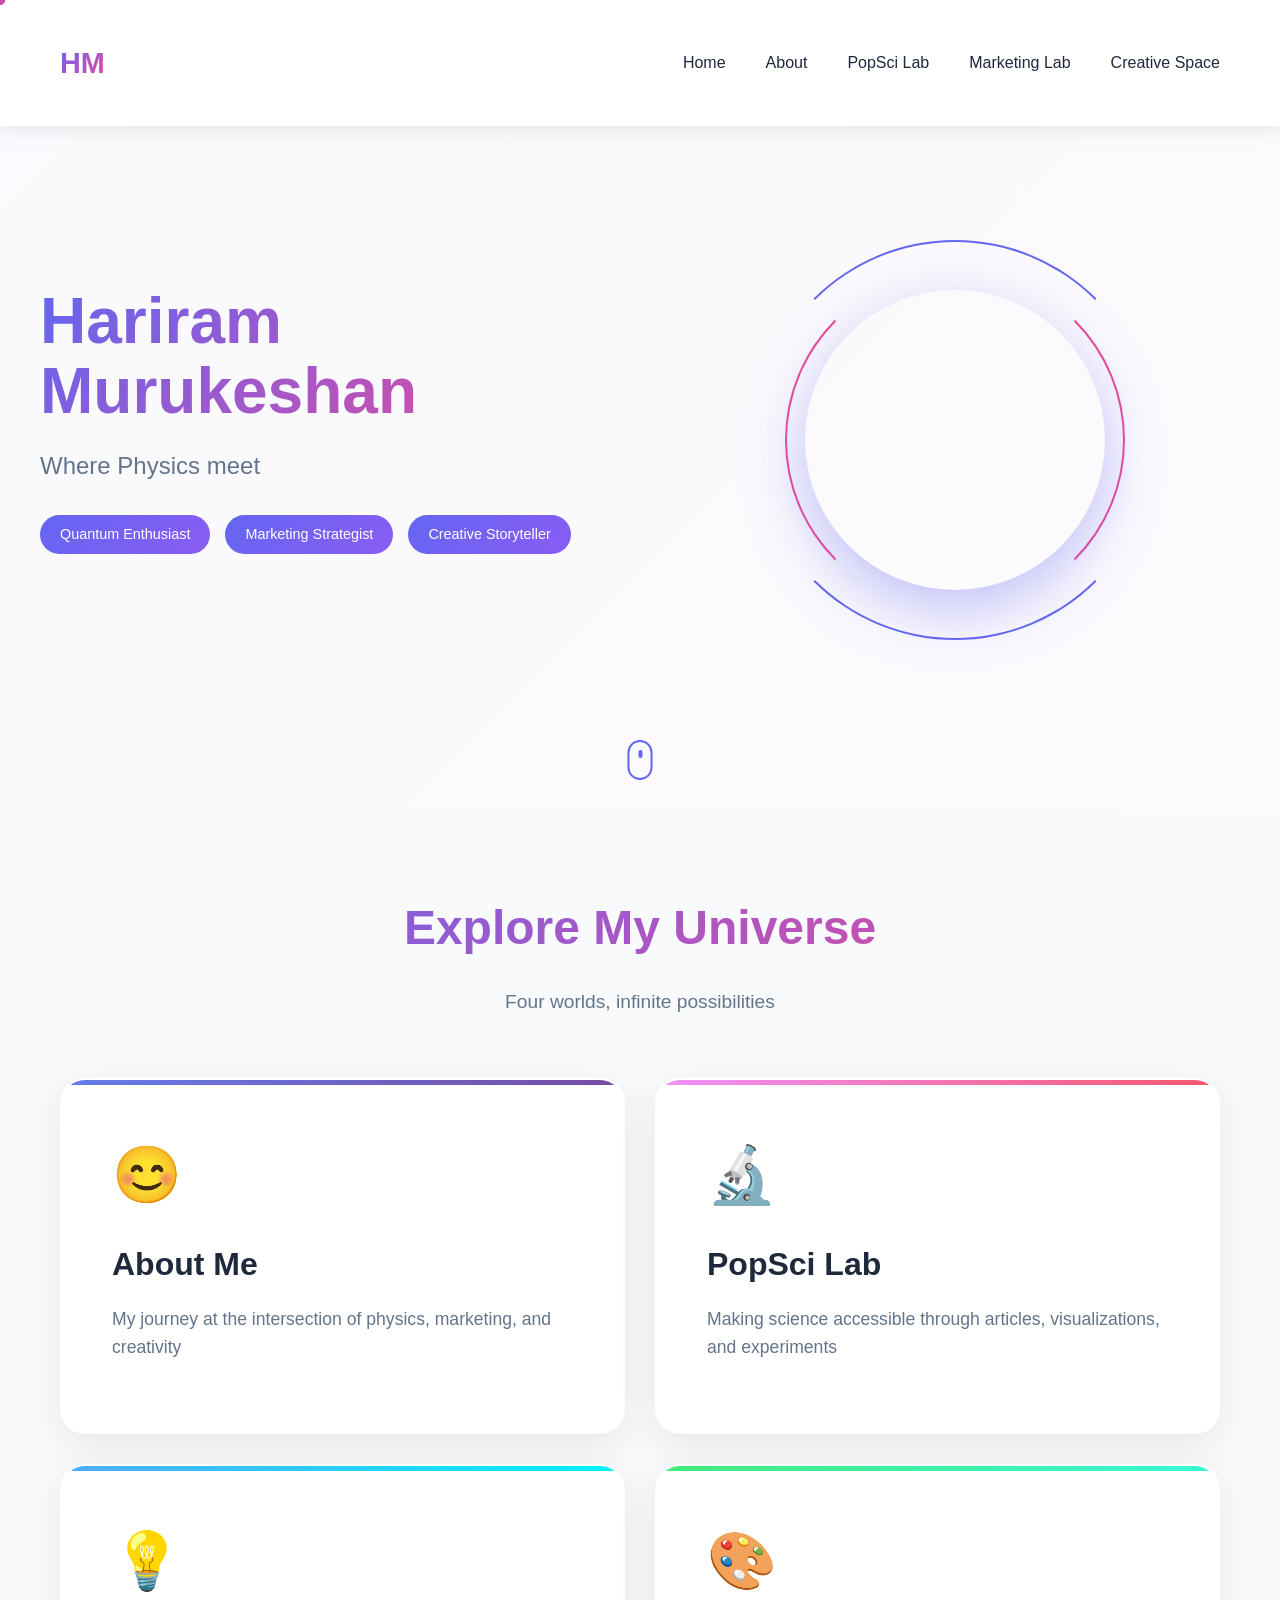
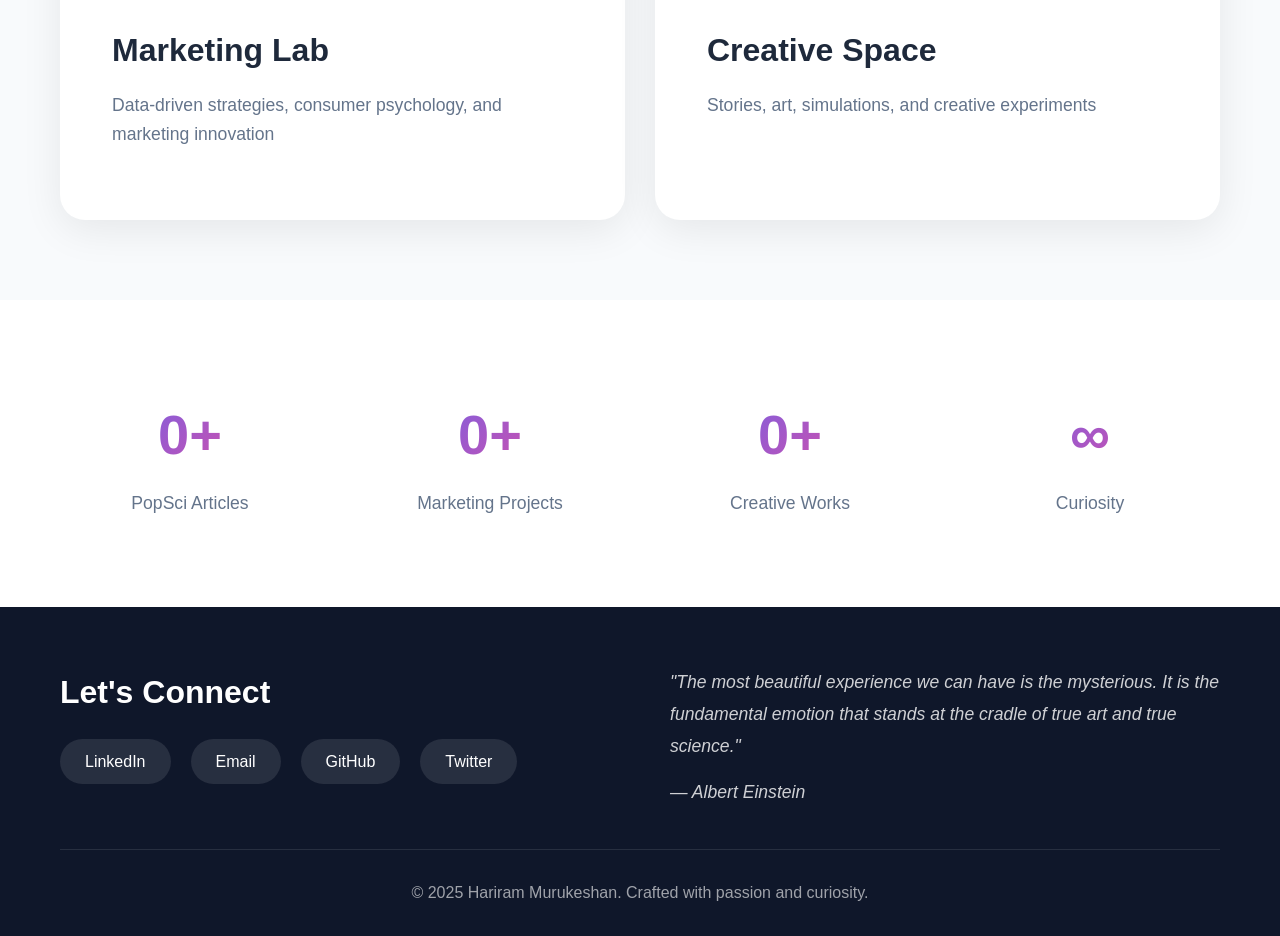
==== index.html @ 691a259a "Add files via upload" ====
<!DOCTYPE html>
<html lang="en">
<head>
    <meta charset="UTF-8">
    <meta name="viewport" content="width=device-width, initial-scale=1.0">
    <title>Hariram Murukeshan - Polymath Portfolio</title>
    <link rel="stylesheet" href="styles.css">
</head>
<body>
    <div class="bg-animation"></div>
    <nav class="navbar">
        <div class="nav-container">
            <div class="logo">HM</div>
            <ul class="nav-menu">
                <li><a href="index.html" class="nav-link">Home</a></li>
                <li><a href="about.html" class="nav-link">About</a></li>
                <li><a href="popsci.html" class="nav-link">PopSci Lab</a></li>
                <li><a href="marketing.html" class="nav-link">Marketing Lab</a></li>
                <li><a href="creative.html" class="nav-link">Creative Space</a></li>
            </ul>
            <div class="hamburger"><span></span><span></span><span></span></div>
        </div>
    </nav>
    <section id="home" class="hero">
        <div class="hero-content">
            <div class="hero-text">
                <h1 class="glitch" data-text="Hariram Murukeshan">Hariram Murukeshan</h1>
                <p class="hero-subtitle">Where Physics meets Marketing and Creativity knows no bounds</p>
                <div class="hero-tags">
                    <span class="tag">Quantum Enthusiast</span>
                    <span class="tag">Marketing Strategist</span>
                    <span class="tag">Creative Storyteller</span>
                </div>
            </div>
            <div class="hero-visual">
                <div class="profile-container">
                    <div class="profile-ring"></div>
                    <div class="profile-ring"></div>
                    <div class="profile-image" style="background-image: url('https://media.licdn.com/dms/image/v2/C5603AQFa1k_qoXdFdg/profile-displayphoto-shrink_800_800/profile-displayphoto-shrink_800_800/0/1635914706596?e=1766620800&v=beta&t=IXJEIdp7cfGC_e7TAGtuhtwd0yhbisQP7slVFPODD8Q')"></div>
                </div>
            </div>
        </div>
        <div class="scroll-indicator"><div class="mouse"></div></div>
    </section>
    <section id="dashboard" class="dashboard-section">
        <div class="container">
            <h2 class="section-title">Explore My Universe</h2>
            <p class="section-subtitle">Four worlds, infinite possibilities</p>
            <div class="dashboard-grid">
                <a href="about.html" class="dashboard-card about-theme">
                    <div class="card-icon">😊</div>
                    <h3>About Me</h3>
                    <p>My journey at the intersection of physics, marketing, and creativity</p>
                    <span class="card-arrow">→</span>
                </a>
                <a href="popsci.html" class="dashboard-card popsci-theme">
                    <div class="card-icon">🔬</div>
                    <h3>PopSci Lab</h3>
                    <p>Making science accessible through articles, visualizations, and experiments</p>
                    <span class="card-arrow">→</span>
                </a>
                <a href="marketing.html" class="dashboard-card marketing-theme">
                    <div class="card-icon">💡</div>
                    <h3>Marketing Lab</h3>
                    <p>Data-driven strategies, consumer psychology, and marketing innovation</p>
                    <span class="card-arrow">→</span>
                </a>
                <a href="creative.html" class="dashboard-card creative-theme">
                    <div class="card-icon">🎨</div>
                    <h3>Creative Space</h3>
                    <p>Stories, art, simulations, and creative experiments</p>
                    <span class="card-arrow">→</span>
                </a>
            </div>
        </div>
    </section>
    <section class="stats-section">
        <div class="container">
            <div class="stats-grid">
                <div class="stat-item"><div class="stat-number">0+</div><div class="stat-label">PopSci Articles</div></div>
                <div class="stat-item"><div class="stat-number">0+</div><div class="stat-label">Marketing Projects</div></div>
                <div class="stat-item"><div class="stat-number">0+</div><div class="stat-label">Creative Works</div></div>
                <div class="stat-item"><div class="stat-number">∞</div><div class="stat-label">Curiosity</div></div>
            </div>
        </div>
    </section>
    <footer class="footer">
        <div class="container">
            <div class="footer-content">
                <div class="footer-left">
                    <h3>Let's Connect</h3>
                    <div class="social-links">
                        <a href="https://www.linkedin.com/in/harirammurukeshan/" target="_blank">LinkedIn</a>
                        <a href="mailto:harirammurukesan@gmail.com">Email</a>
                        <a href="https://github.com/hariraf" target="_blank">GitHub</a>
                        <a href="https://twitter.com/Hariram14121377" target="_blank">Twitter</a>
                    </div>
                </div>
                <div class="footer-right">
                    <p>"The most beautiful experience we can have is the mysterious. It is the fundamental emotion that stands at the cradle of true art and true science."</p>
                    <p class="quote-author">— Albert Einstein</p>
                </div>
            </div>
            <div class="footer-bottom"><p>© 2025 Hariram Murukeshan. Crafted with passion and curiosity.</p></div>
        </div>
    </footer>
    <script src="script.js"></script>
</body>
</html>
---- styles.css ----
/* ========== GLOBAL STYLES ========== */
* {
    margin: 0;
    padding: 0;
    box-sizing: border-box;
}

:root {
    --primary: #6366f1;
    --secondary: #8b5cf6;
    --accent: #ec4899;
    --dark: #0f172a;
    --light: #f8fafc;
    --text: #1e293b;
    --text-light: #64748b;
}

html {
    scroll-behavior: smooth;
}

body {
    font-family: 'Inter', -apple-system, BlinkMacSystemFont, 'Segoe UI', Roboto, sans-serif;
    color: var(--text);
    line-height: 1.6;
    overflow-x: hidden;
}

.container {
    max-width: 1200px;
    margin: 0 auto;
    padding: 0 20px;
}

/* ========== ANIMATED BACKGROUND ========== */
.bg-animation {
    position: fixed;
    top: 0;
    left: 0;
    width: 100%;
    height: 100%;
    background: linear-gradient(135deg, #667eea 0%, #764ba2 50%, #f093fb 100%);
    opacity: 0.03;
    z-index: -1;
    animation: gradientShift 15s ease infinite;
}

@keyframes gradientShift {
    0%, 100% { background-position: 0% 50%; }
    50% { background-position: 100% 50%; }
}

/* ========== NAVIGATION ========== */
.navbar {
    position: fixed;
    top: 0;
    width: 100%;
    background: rgba(255, 255, 255, 0.98);
    backdrop-filter: blur(10px);
    box-shadow: 0 2px 20px rgba(0, 0, 0, 0.1);
    z-index: 1000;
    transition: all 0.3s ease;
}

.nav-container {
    max-width: 1200px;
    margin: 0 auto;
    padding: 20px;
    display: flex;
    justify-content: space-between;
    align-items: center;
}

.logo {
    font-size: 1.8rem;
    font-weight: 800;
    background: linear-gradient(135deg, var(--primary), var(--accent));
    -webkit-background-clip: text;
    -webkit-text-fill-color: transparent;
    background-clip: text;
}

.nav-menu {
    display: flex;
    list-style: none;
    gap: 40px;
}

.nav-link {
    text-decoration: none;
    color: var(--text);
    font-weight: 500;
    position: relative;
    transition: color 0.3s ease;
}

.nav-link::after {
    content: '';
    position: absolute;
    bottom: -5px;
    left: 0;
    width: 0;
    height: 2px;
    background: linear-gradient(90deg, var(--primary), var(--accent));
    transition: width 0.3s ease;
}

.nav-link:hover {
    color: var(--primary);
}

.nav-link:hover::after {
    width: 100%;
}

.hamburger {
    display: none;
    flex-direction: column;
    gap: 5px;
    cursor: pointer;
}

.hamburger span {
    width: 25px;
    height: 3px;
    background: var(--text);
    transition: all 0.3s ease;
}

/* ========== HERO SECTION ========== */
.hero {
    min-height: 90vh;
    display: flex;
    align-items: center;
    justify-content: center;
    padding: 120px 20px 50px;
    position: relative;
}

.hero-content {
    max-width: 1200px;
    display: grid;
    grid-template-columns: 1fr 1fr;
    gap: 60px;
    align-items: center;
}

.hero-text h1 {
    font-size: 4rem;
    font-weight: 900;
    line-height: 1.1;
    margin-bottom: 20px;
    background: linear-gradient(135deg, var(--primary), var(--accent));
    -webkit-background-clip: text;
    -webkit-text-fill-color: transparent;
    background-clip: text;
}

.glitch {
    position: relative;
    animation: glitch 3s infinite;
}

@keyframes glitch {
    0%, 90%, 100% { transform: translate(0); }
    92% { transform: translate(-2px, 2px); }
    94% { transform: translate(2px, -2px); }
}

.hero-subtitle {
    font-size: 1.5rem;
    color: var(--text-light);
    margin-bottom: 30px;
}

.hero-tags {
    display: flex;
    gap: 15px;
    margin-bottom: 40px;
    flex-wrap: wrap;
}

.tag {
    padding: 8px 20px;
    background: linear-gradient(135deg, var(--primary), var(--secondary));
    color: white;
    border-radius: 25px;
    font-size: 0.9rem;
    font-weight: 500;
}



/* Profile Visual */
.hero-visual {
    display: flex;
    justify-content: center;
    align-items: center;
}

.profile-container {
    position: relative;
    width: 400px;
    height: 400px;
}

.profile-ring {
    position: absolute;
    top: 50%;
    left: 50%;
    transform: translate(-50%, -50%);
    border: 2px solid;
    border-radius: 50%;
    animation: rotate 20s linear infinite;
}

.profile-ring:nth-child(1) {
    width: 100%;
    height: 100%;
    border-color: var(--primary) transparent var(--primary) transparent;
}

.profile-ring:nth-child(2) {
    width: 85%;
    height: 85%;
    border-color: transparent var(--accent) transparent var(--accent);
    animation-direction: reverse;
    animation-duration: 15s;
}

@keyframes rotate {
    from { transform: translate(-50%, -50%) rotate(0deg); }
    to { transform: translate(-50%, -50%) rotate(360deg); }
}

.profile-image {
    position: absolute;
    top: 50%;
    left: 50%;
    transform: translate(-50%, -50%);
    width: 300px;
    height: 300px;
    border-radius: 50%;
    background: linear-gradient(135deg, var(--primary), var(--accent));
    background-image: url('https://via.placeholder.com/300x300/6366f1/ffffff?text=Your+Photo');
    background-size: cover;
    background-position: center;
    box-shadow: 0 20px 60px rgba(99, 102, 241, 0.4);
}

.scroll-indicator {
    position: absolute;
    bottom: 30px;
    left: 50%;
    transform: translateX(-50%);
}

.mouse {
    width: 25px;
    height: 40px;
    border: 2px solid var(--primary);
    border-radius: 15px;
    position: relative;
}

.mouse::before {
    content: '';
    position: absolute;
    top: 8px;
    left: 50%;
    transform: translateX(-50%);
    width: 4px;
    height: 8px;
    background: var(--primary);
    border-radius: 2px;
    animation: scroll 2s infinite;
}

@keyframes scroll {
    0%, 100% { opacity: 1; transform: translateX(-50%) translateY(0); }
    50% { opacity: 0; transform: translateX(-50%) translateY(10px); }
}

/* ========== SECTION STYLES ========== */
section {
    padding: 100px 20px;
}

.section-title {
    font-size: 3rem;
    font-weight: 800;
    text-align: center;
    margin-bottom: 20px;
    background: linear-gradient(135deg, var(--primary), var(--accent));
    -webkit-background-clip: text;
    -webkit-text-fill-color: transparent;
    background-clip: text;
}

.section-subtitle {
    text-align: center;
    font-size: 1.2rem;
    color: var(--text-light);
    margin-bottom: 60px;
}

.section-header {
    margin-bottom: 60px;
}

/* ========== DASHBOARD SECTION ========== */
.dashboard-section {
    background: var(--light);
    padding: 80px 20px;
}

.dashboard-grid {
    display: grid;
    grid-template-columns: repeat(2, 1fr);
    gap: 30px;
    margin-top: 40px;
}

.dashboard-card {
    background: white;
    padding: 50px;
    border-radius: 25px;
    text-decoration: none;
    color: var(--text);
    position: relative;
    overflow: hidden;
    transition: all 0.4s ease;
    box-shadow: 0 10px 40px rgba(0, 0, 0, 0.08);
    border: 2px solid transparent;
}

.dashboard-card::before {
    content: '';
    position: absolute;
    top: 0;
    left: 0;
    width: 100%;
    height: 5px;
    transition: height 0.4s ease;
}

.dashboard-card.about-theme::before {
    background: linear-gradient(135deg, #667eea, #764ba2);
}

.dashboard-card.popsci-theme::before {
    background: linear-gradient(135deg, #f093fb, #f5576c);
}

.dashboard-card.marketing-theme::before {
    background: linear-gradient(135deg, #4facfe, #00f2fe);
}

.dashboard-card.creative-theme::before {
    background: linear-gradient(135deg, #43e97b, #38f9d7);
}

.dashboard-card:hover {
    transform: translateY(-10px);
    box-shadow: 0 20px 60px rgba(0, 0, 0, 0.15);
}

.dashboard-card:hover::before {
    height: 100%;
    opacity: 0.05;
}

.dashboard-card .card-icon {
    font-size: 3.5rem;
    margin-bottom: 20px;
    display: block;
}

.dashboard-card h3 {
    font-size: 2rem;
    margin-bottom: 15px;
    font-weight: 700;
}

.dashboard-card p {
    color: var(--text-light);
    font-size: 1.1rem;
    line-height: 1.6;
    margin-bottom: 20px;
}

.card-arrow {
    position: absolute;
    bottom: 30px;
    right: 30px;
    font-size: 2rem;
    opacity: 0;
    transform: translateX(-10px);
    transition: all 0.3s ease;
}

.dashboard-card:hover .card-arrow {
    opacity: 1;
    transform: translateX(0);
}

/* ========== STATS SECTION ========== */
.stats-section {
    padding: 60px 20px;
    background: white;
}

.stats-grid {
    display: grid;
    grid-template-columns: repeat(4, 1fr);
    gap: 40px;
    text-align: center;
}

.stat-item {
    padding: 30px;
}

.stat-number {
    font-size: 3.5rem;
    font-weight: 900;
    background: linear-gradient(135deg, var(--primary), var(--accent));
    -webkit-background-clip: text;
    -webkit-text-fill-color: transparent;
    background-clip: text;
    margin-bottom: 10px;
}

.stat-label {
    font-size: 1.1rem;
    color: var(--text-light);
    font-weight: 500;
}

/* ========== PAGE HERO ========== */
.page-hero {
    padding: 150px 20px 80px;
    text-align: center;
    background: linear-gradient(135deg, var(--light) 0%, white 100%);
}

.page-hero.popsci-hero {
    background: linear-gradient(135deg, #f093fb15 0%, #f5576c15 100%);
}

.page-hero.marketing-hero {
    background: linear-gradient(135deg, #4facfe15 0%, #00f2fe15 100%);
}

.page-hero.creative-hero {
    background: linear-gradient(135deg, #43e97b15 0%, #38f9d715 100%);
}

.page-title {
    font-size: 3.5rem;
    font-weight: 900;
    margin-bottom: 20px;
    background: linear-gradient(135deg, var(--primary), var(--accent));
    -webkit-background-clip: text;
    -webkit-text-fill-color: transparent;
    background-clip: text;
}

.page-subtitle {
    font-size: 1.3rem;
    color: var(--text-light);
}

/* ========== CONTENT SECTIONS ========== */
.content-section {
    padding: 80px 20px;
}

.content-section.dark-section {
    background: var(--dark);
    color: white;
}

/* About Page Styles */
.about-grid {
    display: grid;
    grid-template-columns: repeat(3, 1fr);
    gap: 30px;
    margin-bottom: 60px;
}

.about-card {
    background: white;
    padding: 40px;
    border-radius: 20px;
    text-align: center;
    box-shadow: 0 10px 30px rgba(0, 0, 0, 0.05);
    transition: all 0.3s ease;
}

.about-card:hover {
    transform: translateY(-10px);
    box-shadow: 0 20px 50px rgba(0, 0, 0, 0.1);
}

.about-card .card-icon {
    font-size: 3rem;
    margin-bottom: 20px;
}

.about-card h3 {
    font-size: 1.5rem;
    margin-bottom: 15px;
    color: var(--text);
}

.about-details {
    display: grid;
    grid-template-columns: 1fr 1fr;
    gap: 40px;
    background: white;
    padding: 50px;
    border-radius: 20px;
    box-shadow: 0 10px 30px rgba(0, 0, 0, 0.05);
}

.detail-left h3, .detail-right h3 {
    font-size: 1.8rem;
    margin-bottom: 20px;
    color: var(--primary);
}

.role-title {
    font-size: 1.2rem;
    font-weight: 600;
    color: var(--text);
    margin-bottom: 15px;
}

.skills-grid {
    display: grid;
    grid-template-columns: repeat(2, 1fr);
    gap: 15px;
}

.skill {
    padding: 12px 20px;
    background: linear-gradient(135deg, var(--primary), var(--secondary));
    color: white;
    border-radius: 10px;
    text-align: center;
    font-weight: 500;
}

/* PopSci Page Styles */
.articles-grid {
    display: grid;
    grid-template-columns: repeat(3, 1fr);
    gap: 30px;
}

.article-card {
    background: white;
    border-radius: 20px;
    overflow: hidden;
    box-shadow: 0 10px 30px rgba(0, 0, 0, 0.1);
    transition: all 0.3s ease;
    cursor: pointer;
}

.article-card.featured {
    grid-column: span 2;
    grid-row: span 2;
}

.article-card:hover {
    transform: translateY(-10px);
    box-shadow: 0 20px 50px rgba(0, 0, 0, 0.15);
}

.article-image {
    height: 200px;
    background-size: cover;
    background-position: center;
}

.article-card.featured .article-image {
    height: 300px;
}

.article-content {
    padding: 30px;
}

.article-category {
    display: inline-block;
    padding: 5px 15px;
    background: linear-gradient(135deg, var(--primary), var(--accent));
    color: white;
    border-radius: 20px;
    font-size: 0.85rem;
    font-weight: 600;
    margin-bottom: 15px;
}

.article-content h3 {
    font-size: 1.5rem;
    margin-bottom: 15px;
    color: var(--text);
}

.article-card.featured .article-content h3 {
    font-size: 2rem;
}

.article-content p {
    color: var(--text-light);
    margin-bottom: 20px;
}

.article-meta {
    display: flex;
    gap: 20px;
    font-size: 0.9rem;
    color: var(--text-light);
}

/* Marketing Page Styles */
.projects-grid {
    display: grid;
    grid-template-columns: repeat(3, 1fr);
    gap: 30px;
}

.project-card {
    background: rgba(255, 255, 255, 0.05);
    backdrop-filter: blur(10px);
    padding: 40px;
    border-radius: 20px;
    border: 1px solid rgba(255, 255, 255, 0.1);
    transition: all 0.3s ease;
    cursor: pointer;
    color: white;
}

.project-card:hover {
    background: rgba(255, 255, 255, 0.1);
    transform: translateY(-10px);
}

.project-number {
    font-size: 3rem;
    font-weight: 900;
    background: linear-gradient(135deg, var(--primary), var(--accent));
    -webkit-background-clip: text;
    -webkit-text-fill-color: transparent;
    background-clip: text;
    margin-bottom: 20px;
}

.project-card h3 {
    font-size: 1.5rem;
    margin-bottom: 15px;
}

.project-card p {
    color: rgba(255, 255, 255, 0.7);
    margin-bottom: 20px;
}

.project-tags {
    display: flex;
    gap: 10px;
    margin-bottom: 20px;
    flex-wrap: wrap;
}

.project-tags span {
    padding: 5px 15px;
    background: rgba(255, 255, 255, 0.1);
    border-radius: 15px;
    font-size: 0.85rem;
}

.project-meta {
    color: rgba(255, 255, 255, 0.5);
    font-size: 0.9rem;
}

/* Creative Page Styles */
.creative-grid {
    display: grid;
    grid-template-columns: repeat(4, 1fr);
    gap: 20px;
}

.creative-item {
    height: 300px;
    border-radius: 20px;
    background: linear-gradient(135deg, var(--primary), var(--accent));
    position: relative;
    overflow: hidden;
    cursor: pointer;
    transition: all 0.3s ease;
}

.creative-item.large {
    grid-column: span 2;
    grid-row: span 2;
    height: 620px;
}

.creative-item:hover {
    transform: scale(1.05);
    box-shadow: 0 20px 50px rgba(0, 0, 0, 0.2);
}

.creative-overlay {
    position: absolute;
    bottom: 0;
    left: 0;
    right: 0;
    padding: 30px;
    background: linear-gradient(to top, rgba(0, 0, 0, 0.9), transparent);
    color: white;
    transform: translateY(60%);
    transition: transform 0.3s ease;
}

.creative-item:hover .creative-overlay {
    transform: translateY(0);
}

.creative-type {
    display: inline-block;
    padding: 5px 15px;
    background: rgba(255, 255, 255, 0.2);
    border-radius: 15px;
    font-size: 0.85rem;
    margin-bottom: 10px;
}

.creative-overlay h3 {
    font-size: 1.5rem;
    margin-bottom: 10px;
}

.creative-item.large .creative-overlay h3 {
    font-size: 2rem;
}

.read-time {
    display: block;
    margin-top: 10px;
    font-size: 0.9rem;
    opacity: 0.8;
}

.nav-link.active {
    color: var(--primary);
    font-weight: 600;
}



/* ========== FOOTER ========== */
.footer {
    background: var(--dark);
    color: white;
    padding: 60px 20px 30px;
}

.footer-content {
    display: grid;
    grid-template-columns: 1fr 1fr;
    gap: 60px;
    margin-bottom: 40px;
}

.footer-left h3 {
    font-size: 2rem;
    margin-bottom: 20px;
}

.social-links {
    display: flex;
    gap: 20px;
}

.social-links a {
    color: white;
    text-decoration: none;
    padding: 10px 25px;
    background: rgba(255, 255, 255, 0.1);
    border-radius: 25px;
    transition: all 0.3s ease;
}

.social-links a:hover {
    background: linear-gradient(135deg, var(--primary), var(--accent));
    transform: translateY(-3px);
}

.footer-right p {
    font-size: 1.1rem;
    line-height: 1.8;
    color: rgba(255, 255, 255, 0.8);
    font-style: italic;
}

.quote-author {
    margin-top: 15px;
    font-size: 0.9rem;
    color: rgba(255, 255, 255, 0.6);
}

.footer-bottom {
    text-align: center;
    padding-top: 30px;
    border-top: 1px solid rgba(255, 255, 255, 0.1);
    color: rgba(255, 255, 255, 0.6);
}

/* ========== RESPONSIVE ========== */
@media (max-width: 1024px) {
    .hero-content { 
        grid-template-columns: 1fr; 
        gap: 40px;
    }
    .hero-text h1 { font-size: 3rem; }
    .profile-container { 
        width: 300px; 
        height: 300px; 
    }
    .profile-image { 
        width: 220px; 
        height: 220px; 
    }
    .dashboard-grid { grid-template-columns: 1fr; }
    .stats-grid { grid-template-columns: repeat(2, 1fr); }
    .about-grid { grid-template-columns: 1fr; }
    .about-details { grid-template-columns: 1fr; padding: 30px; }
    .articles-grid { grid-template-columns: 1fr; }
    .article-card.featured { grid-column: span 1; grid-row: span 1; }
    .projects-grid { grid-template-columns: 1fr; }
    .creative-grid { grid-template-columns: repeat(2, 1fr); }
    .footer-content { grid-template-columns: 1fr; }
}

@media (max-width: 768px) {
    /* Navigation */
    .nav-menu { 
        position: fixed;
        left: -100%;
        top: 70px;
        flex-direction: column;
        background: white;
        width: 100%;
        text-align: center;
        transition: 0.3s;
        box-shadow: 0 10px 27px rgba(0, 0, 0, 0.05);
        padding: 20px 0;
        gap: 0;
    }
    
    .nav-menu.active {
        left: 0;
    }
    
    .nav-menu li {
        margin: 15px 0;
    }
    
    .hamburger { display: flex; }
    
    .hamburger.active span:nth-child(1) {
        transform: rotate(45deg) translate(8px, 8px);
    }
    
    .hamburger.active span:nth-child(2) {
        opacity: 0;
    }
    
    .hamburger.active span:nth-child(3) {
        transform: rotate(-45deg) translate(7px, -7px);
    }
    
    /* Hero Section */
    .hero {
        padding: 100px 20px 40px;
        min-height: 80vh;
    }
    
    .hero-content {
        gap: 30px;
    }
    
    .hero-text {
        text-align: center;
    }
    
    .hero-text h1 { 
        font-size: 2.2rem; 
        line-height: 1.2;
    }
    
    .hero-subtitle {
        font-size: 1.1rem;
    }
    
    .hero-tags {
        justify-content: center;
    }
    
    .tag {
        font-size: 0.8rem;
        padding: 6px 15px;
    }
    
    .profile-container {
        width: 250px;
        height: 250px;
        margin: 0 auto;
    }
    
    .profile-image {
        width: 180px;
        height: 180px;
    }
    

    
    /* Sections */
    section {
        padding: 60px 20px;
    }
    
    .section-title { 
        font-size: 2rem; 
    }
    
    .section-subtitle {
        font-size: 1rem;
        margin-bottom: 40px;
    }
    
    /* Dashboard */
    .dashboard-card {
        padding: 35px 25px;
    }
    
    .dashboard-card h3 {
        font-size: 1.5rem;
    }
    
    .dashboard-card p {
        font-size: 1rem;
    }
    
    .dashboard-card .card-icon {
        font-size: 2.5rem;
    }
    
    /* Stats */
    .stats-grid {
        grid-template-columns: repeat(2, 1fr);
        gap: 20px;
    }
    
    .stat-number {
        font-size: 2.5rem;
    }
    
    .stat-label {
        font-size: 0.95rem;
    }
    
    /* Page Hero */
    .page-hero {
        padding: 120px 20px 60px;
    }
    
    .page-title {
        font-size: 2.2rem;
    }
    
    .page-subtitle {
        font-size: 1.1rem;
    }
    
    /* About Page */
    .about-card {
        padding: 30px 20px;
    }
    
    .about-card .card-icon {
        font-size: 2.5rem;
    }
    
    .about-card h3 {
        font-size: 1.3rem;
    }
    
    .about-details {
        padding: 25px;
    }
    
    .detail-left h3, .detail-right h3 {
        font-size: 1.5rem;
    }
    
    .skills-grid {
        grid-template-columns: 1fr;
    }
    
    /* PopSci Page */
    .article-card.featured .article-image {
        height: 200px;
    }
    
    .article-content {
        padding: 20px;
    }
    
    .article-content h3 {
        font-size: 1.3rem;
    }
    
    .article-card.featured .article-content h3 {
        font-size: 1.5rem;
    }
    
    /* Marketing Page */
    .project-card {
        padding: 30px 20px;
    }
    
    .project-number {
        font-size: 2.5rem;
    }
    
    .project-card h3 {
        font-size: 1.3rem;
    }
    
    /* Creative Page */
    .creative-grid { 
        grid-template-columns: 1fr; 
        gap: 15px;
    }
    
    .creative-item { 
        height: 250px; 
    }
    
    .creative-item.large { 
        grid-column: span 1; 
        grid-row: span 1; 
        height: 300px; 
    }
    
    .creative-overlay {
        padding: 20px;
        transform: translateY(0);
        background: linear-gradient(to top, rgba(0, 0, 0, 0.85), rgba(0, 0, 0, 0.3));
    }
    
    .creative-overlay h3 {
        font-size: 1.2rem;
    }
    
    .creative-item.large .creative-overlay h3 {
        font-size: 1.5rem;
    }
    
    /* Footer */
    .footer {
        padding: 40px 20px 20px;
    }
    
    .footer-content {
        gap: 30px;
    }
    
    .footer-left h3 {
        font-size: 1.5rem;
    }
    
    .social-links {
        flex-wrap: wrap;
        gap: 10px;
    }
    
    .social-links a {
        padding: 8px 20px;
        font-size: 0.9rem;
    }
    
    .footer-right p {
        font-size: 1rem;
    }
    
    .scroll-indicator {
        display: none;
    }
}

@media (max-width: 480px) {
    .hero-text h1 { 
        font-size: 1.8rem; 
    }
    
    .hero-subtitle {
        font-size: 1rem;
    }
    
    .section-title { 
        font-size: 1.7rem; 
    }
    
    .profile-container {
        width: 200px;
        height: 200px;
    }
    
    .profile-image {
        width: 150px;
        height: 150px;
    }
    
    .nav-container {
        padding: 15px 20px;
    }
    
    .logo {
        font-size: 1.5rem;
    }
}
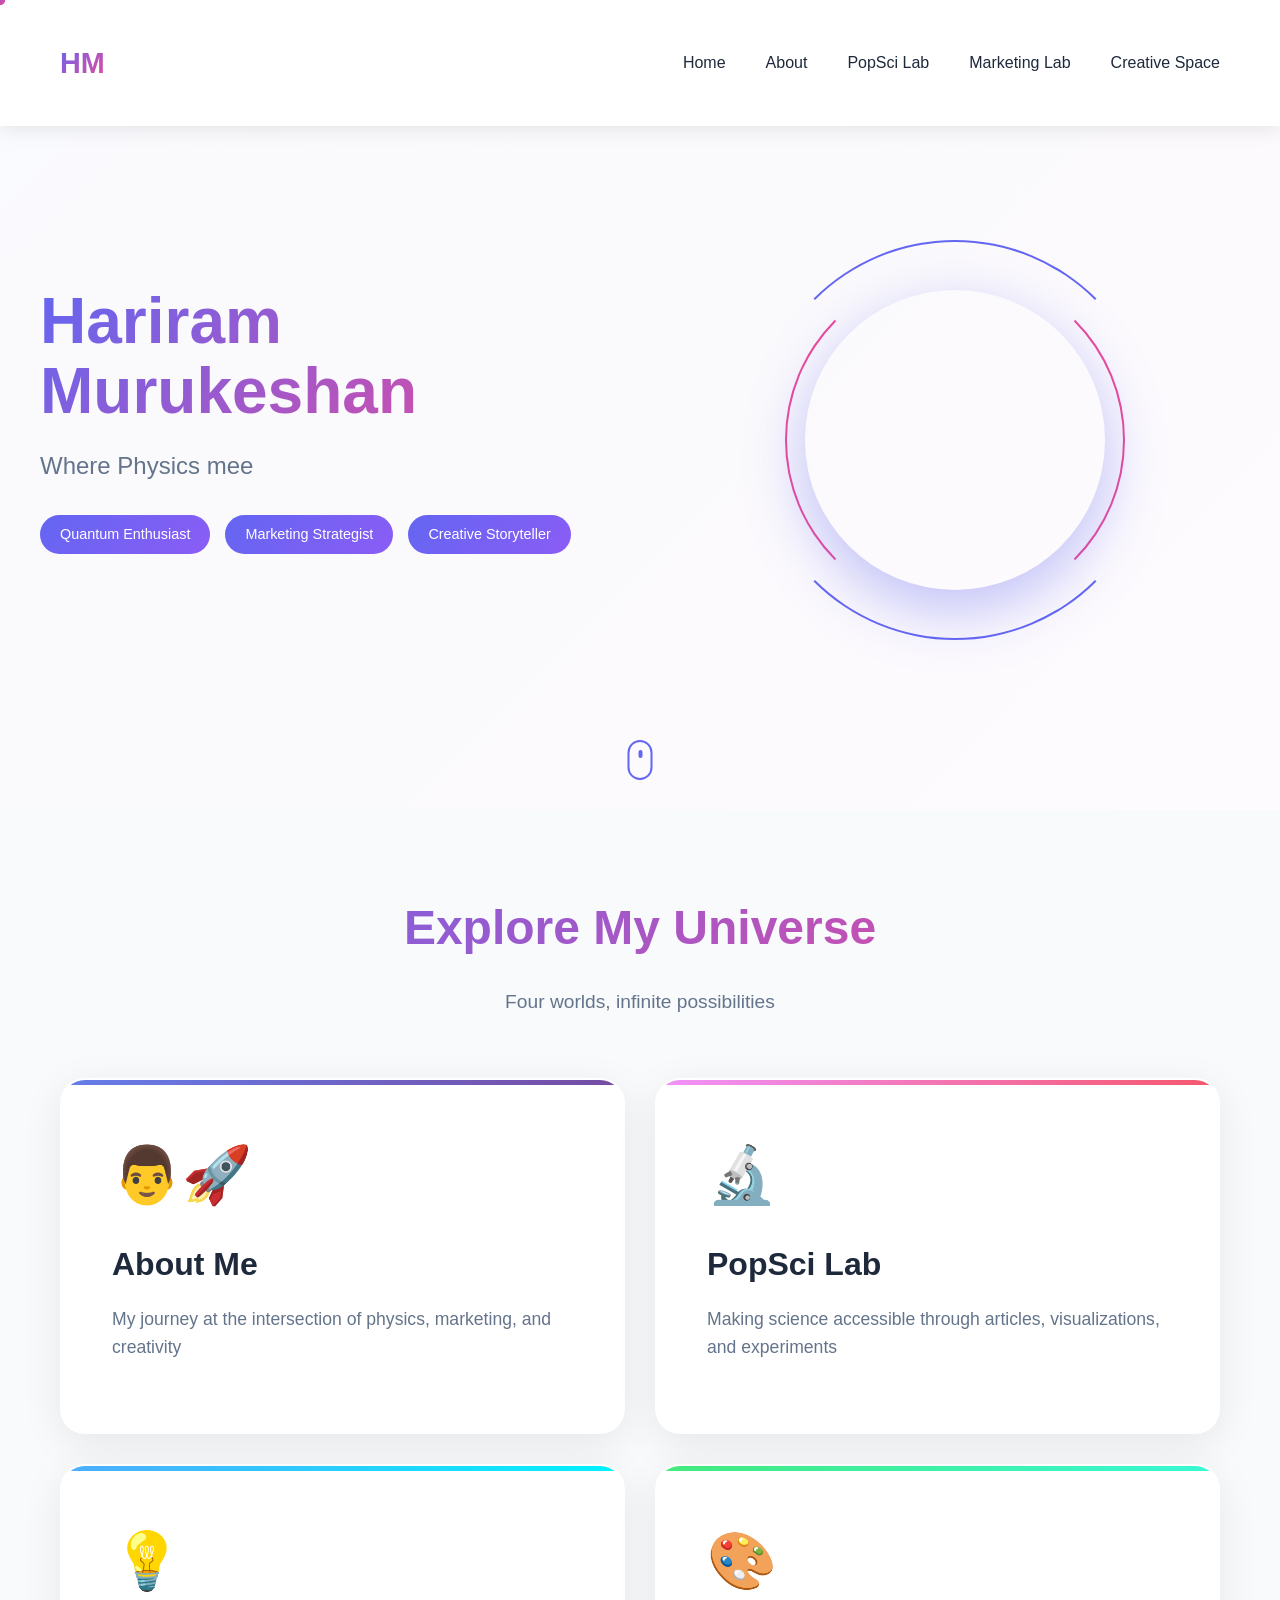
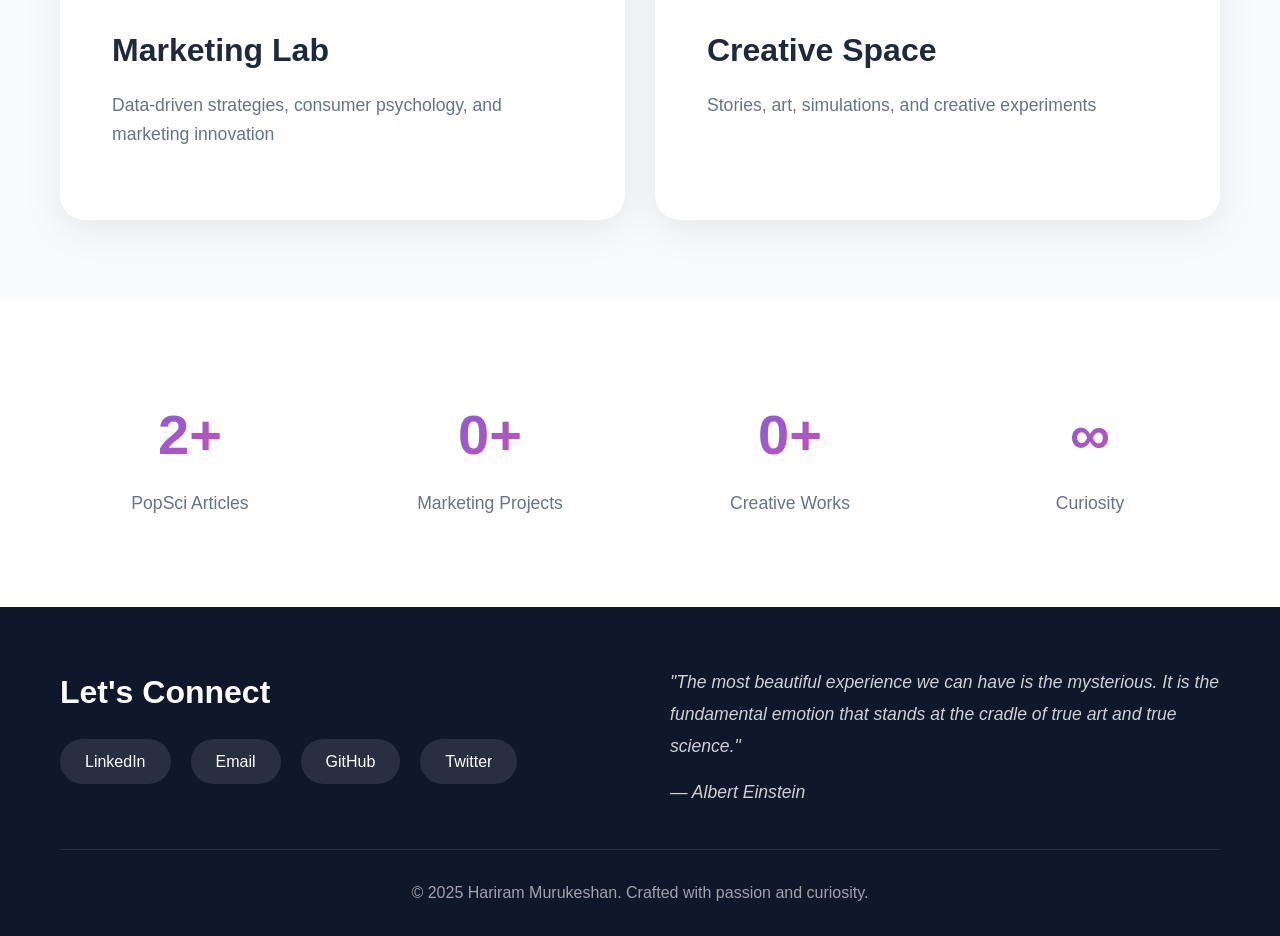
==== commit 474991a6: "Add files via upload" ====
--- a/index.html
+++ b/index.html
@@ -48,7 +48,7 @@
             <p class="section-subtitle">Four worlds, infinite possibilities</p>
             <div class="dashboard-grid">
                 <a href="about.html" class="dashboard-card about-theme">
-                    <div class="card-icon">😊</div>
+                    <div class="card-icon">👨🚀</div>
                     <h3>About Me</h3>
                     <p>My journey at the intersection of physics, marketing, and creativity</p>
                     <span class="card-arrow">→</span>
@@ -77,7 +77,7 @@
     <section class="stats-section">
         <div class="container">
             <div class="stats-grid">
-                <div class="stat-item"><div class="stat-number">0+</div><div class="stat-label">PopSci Articles</div></div>
+                <div class="stat-item"><div class="stat-number">2+</div><div class="stat-label">PopSci Articles</div></div>
                 <div class="stat-item"><div class="stat-number">0+</div><div class="stat-label">Marketing Projects</div></div>
                 <div class="stat-item"><div class="stat-number">0+</div><div class="stat-label">Creative Works</div></div>
                 <div class="stat-item"><div class="stat-number">∞</div><div class="stat-label">Curiosity</div></div>
--- a/styles.css
+++ b/styles.css
@@ -439,7 +439,7 @@
 
 /* ========== PAGE HERO ========== */
 .page-hero {
-    padding: 150px 20px 80px;
+    padding: 180px 20px 80px;
     text-align: center;
     background: linear-gradient(135deg, var(--light) 0%, white 100%);
 }
